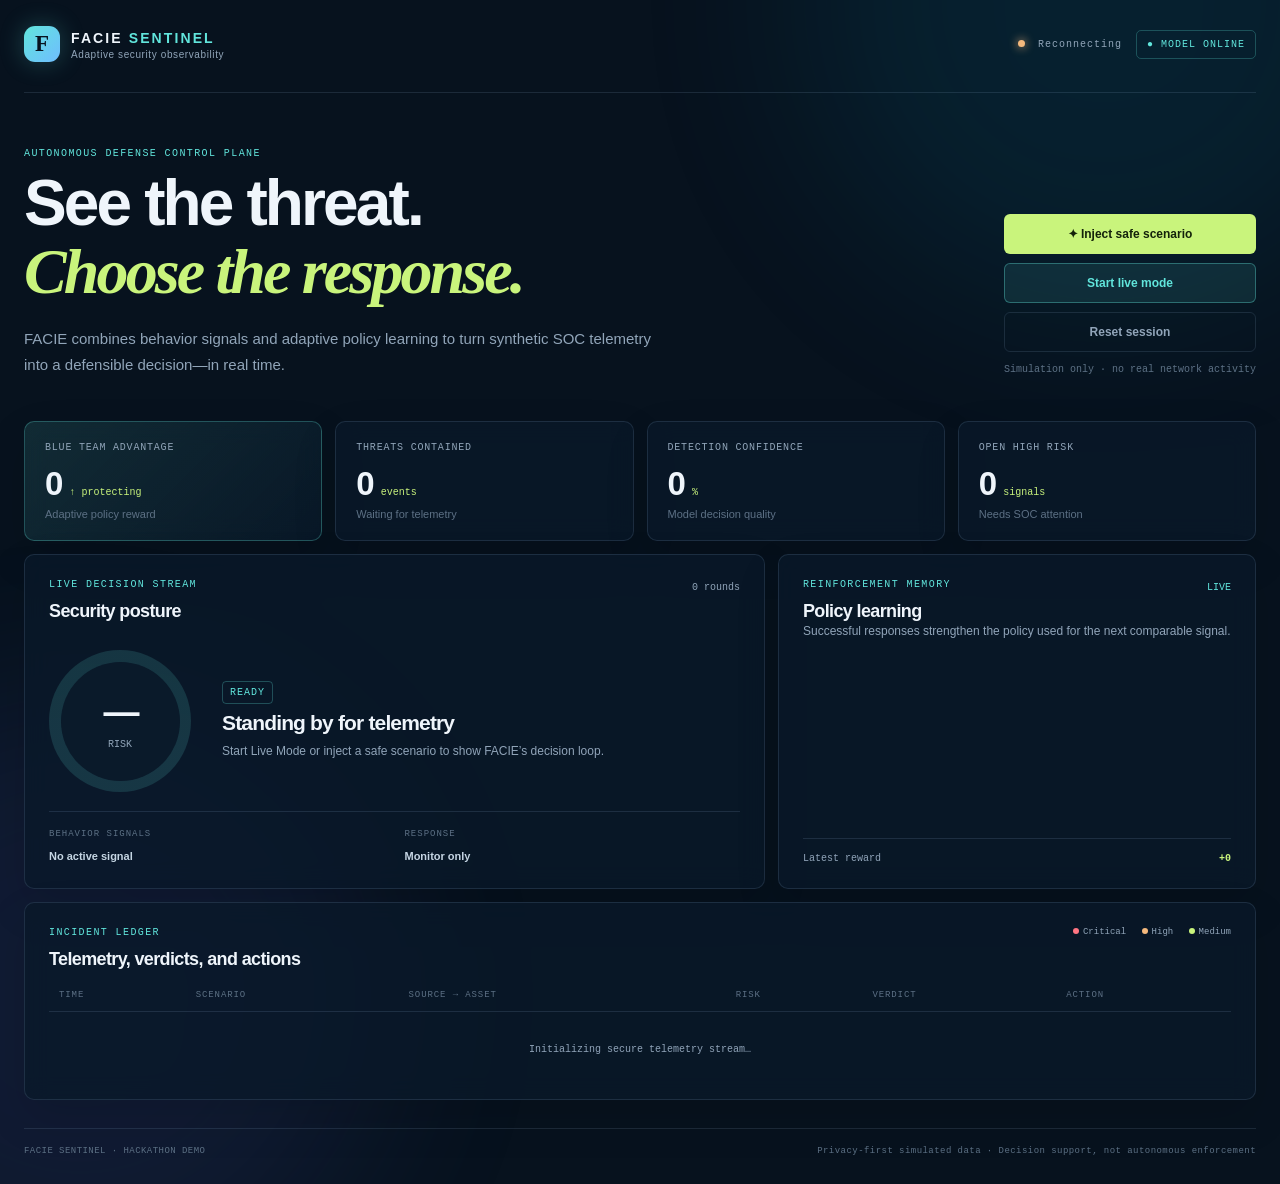
==== index.html @ 27f2b40f "Launch FACIE Sentinel real-time hackathon demo" ====
<!doctype html>
<html lang="en">
<head>
  <meta charset="utf-8">
  <meta name="viewport" content="width=device-width, initial-scale=1">
  <meta name="theme-color" content="#07121e">
  <title>FACIE Sentinel | Adaptive cyber defense</title>
  <link rel="stylesheet" href="styles.css">
</head>
<body>
  <div class="aurora aurora-a"></div><div class="aurora aurora-b"></div>
  <main>
    <header class="topbar">
      <div class="brand"><span class="brand-mark">F</span><div><strong>FACIE<span> SENTINEL</span></strong><small>Adaptive security observability</small></div></div>
      <div class="header-right"><span id="connection" class="connection"><i></i>Connecting</span><span class="model-chip">● <span id="model-status">MODEL ONLINE</span></span></div>
    </header>

    <section class="hero">
      <div><p class="eyebrow">AUTONOMOUS DEFENSE CONTROL PLANE</p><h1>See the threat.<br><em>Choose the response.</em></h1><p class="subhead">FACIE combines behavior signals and adaptive policy learning to turn synthetic SOC telemetry into a defensible decision—in real time.</p></div>
      <div class="controls">
        <button id="simulate" class="primary"><span>✦</span> Inject safe scenario</button>
        <button id="auto" class="secondary">Start live mode</button>
        <button id="reset" class="quiet">Reset session</button>
        <p>Simulation only · no real network activity</p>
      </div>
    </section>

    <section class="metric-grid">
      <article class="metric featured"><p>Blue team advantage</p><div><strong id="blue-score">0</strong><span class="trend">↑ protecting</span></div><small>Adaptive policy reward</small></article>
      <article class="metric"><p>Threats contained</p><div><strong id="blocked">0</strong><span class="unit">events</span></div><small id="blocked-note">Waiting for telemetry</small></article>
      <article class="metric"><p>Detection confidence</p><div><strong id="detection-rate">0</strong><span class="unit">%</span></div><small>Model decision quality</small></article>
      <article class="metric"><p>Open high risk</p><div><strong id="high-risk">0</strong><span class="unit">signals</span></div><small>Needs SOC attention</small></article>
    </section>

    <section class="dashboard-grid">
      <article class="panel live-panel">
        <div class="panel-head"><div><p class="eyebrow">LIVE DECISION STREAM</p><h2>Security posture</h2></div><span id="rounds" class="rounds">0 rounds</span></div>
        <div class="posture"><div class="gauge"><div class="gauge-inner"><strong id="posture-value">—</strong><small>risk</small></div></div><div class="decision"><span class="decision-tag" id="decision-action">READY</span><h3 id="decision-title">Standing by for telemetry</h3><p id="decision-copy">Start Live Mode or inject a safe scenario to show FACIE’s decision loop.</p></div></div>
        <div class="signal-row"><div><span>BEHAVIOR SIGNALS</span><b id="signal-summary">No active signal</b></div><div><span>RESPONSE</span><b id="response-summary">Monitor only</b></div></div>
      </article>

      <article class="panel learning-panel">
        <div class="panel-head"><div><p class="eyebrow">REINFORCEMENT MEMORY</p><h2>Policy learning</h2></div><span class="live-dot">LIVE</span></div>
        <p class="panel-copy">Successful responses strengthen the policy used for the next comparable signal.</p>
        <div id="learning-bars" class="learning-bars"></div>
        <div class="learning-footer"><span>Latest reward</span><strong id="reward">+0</strong></div>
      </article>
    </section>

    <section class="panel table-panel">
      <div class="panel-head"><div><p class="eyebrow">INCIDENT LEDGER</p><h2>Telemetry, verdicts, and actions</h2></div><span class="legend"><i class="critical"></i>Critical <i class="high"></i>High <i class="medium"></i>Medium</span></div>
      <div class="table-wrap"><table><thead><tr><th>TIME</th><th>SCENARIO</th><th>SOURCE → ASSET</th><th>RISK</th><th>VERDICT</th><th>ACTION</th></tr></thead><tbody id="events"><tr class="empty"><td colspan="6">Initializing secure telemetry stream…</td></tr></tbody></table></div>
    </section>

    <footer><span>FACIE SENTINEL · HACKATHON DEMO</span><span>Privacy-first simulated data · Decision support, not autonomous enforcement</span></footer>
  </main>
  <script src="app.js"></script>
</body>
</html>
---- styles.css ----
:root{--ink:#eff5fb;--muted:#91a5b9;--faint:#5d7185;--line:rgba(154,191,222,.14);--panel:rgba(9,25,41,.78);--cyan:#61e5dc;--lime:#c9f47c;--orange:#f5b97d;--red:#ff7582;--navy:#07121e}*{box-sizing:border-box}body{margin:0;background:var(--navy);color:var(--ink);font-family:"Segoe UI",Arial,sans-serif;min-height:100vh;overflow-x:hidden}.aurora{position:fixed;width:38rem;height:38rem;border-radius:100%;filter:blur(90px);opacity:.12;z-index:-1}.aurora-a{top:-19rem;right:-8rem;background:#0089aa}.aurora-b{bottom:-25rem;left:-14rem;background:#5661cf}main{width:min(1400px,calc(100% - 48px));margin:auto;padding:26px 0 28px}.topbar{display:flex;align-items:center;justify-content:space-between;padding:0 0 30px;border-bottom:1px solid var(--line)}.brand{display:flex;gap:11px;align-items:center}.brand-mark{width:36px;height:36px;display:grid;place-items:center;font-family:Georgia,serif;font-size:23px;font-weight:700;color:var(--navy);background:linear-gradient(135deg,var(--cyan),#6fbdff);border-radius:11px;box-shadow:0 0 24px rgba(97,229,220,.25)}.brand strong{font-size:14px;letter-spacing:.15em}.brand strong span{color:var(--cyan)}.brand small{display:block;font-size:10px;letter-spacing:.06em;color:var(--muted);margin-top:2px}.header-right{display:flex;align-items:center;gap:14px;font:10px Consolas,monospace;letter-spacing:.1em}.connection{color:var(--muted)}.connection i,.live-dot:before{width:7px;height:7px;display:inline-block;border-radius:50%;background:var(--orange);margin-right:6px;box-shadow:0 0 10px var(--orange)}.connection.connected{color:var(--cyan)}.connection.connected i{background:var(--cyan);box-shadow:0 0 10px var(--cyan)}.model-chip{border:1px solid rgba(97,229,220,.25);padding:8px 10px;border-radius:5px;color:var(--cyan)}.hero{padding:55px 0 43px;display:flex;justify-content:space-between;gap:50px;align-items:end}.eyebrow{font:10px Consolas,monospace;letter-spacing:.14em;color:var(--cyan);margin:0 0 11px}.hero h1{font-size:clamp(38px,5vw,70px);line-height:1.06;margin:0;letter-spacing:-.045em}.hero h1 em{font-family:Georgia,serif;font-weight:600;color:var(--lime)}.subhead{max-width:650px;color:var(--muted);font-size:15px;line-height:1.75;margin:20px 0 0}.controls{min-width:242px;display:flex;flex-direction:column;gap:9px}.controls button{font:600 12px "Segoe UI",sans-serif;border-radius:6px;padding:12px 16px;cursor:pointer;transition:.2s;border:1px solid transparent}.primary{background:var(--lime);color:#14220a}.primary:hover{box-shadow:0 0 24px rgba(201,244,124,.22);transform:translateY(-1px)}.secondary{background:rgba(97,229,220,.1);border-color:rgba(97,229,220,.35)!important;color:var(--cyan)}.quiet{background:transparent;border-color:var(--line)!important;color:var(--muted)}.controls p{font:10px Consolas,monospace;color:var(--faint);margin:3px 0}.metric-grid{display:grid;grid-template-columns:repeat(4,1fr);gap:13px}.metric,.panel{background:var(--panel);border:1px solid var(--line);box-shadow:0 18px 45px rgba(0,0,0,.12);backdrop-filter:blur(12px)}.metric{border-radius:10px;padding:20px}.metric.featured{background:linear-gradient(135deg,rgba(97,229,220,.12),rgba(9,25,41,.86));border-color:rgba(97,229,220,.28)}.metric p{font:10px Consolas,monospace;color:var(--muted);letter-spacing:.08em;text-transform:uppercase;margin:0 0 12px}.metric div{display:flex;align-items:baseline;gap:8px}.metric strong{font-size:33px;letter-spacing:-.06em}.metric .unit,.trend{font:10px Consolas,monospace;color:var(--lime)}.metric small{font-size:11px;color:var(--faint);display:block;margin-top:5px}.dashboard-grid{display:grid;grid-template-columns:1.55fr 1fr;gap:13px;margin-top:13px}.panel{border-radius:10px;padding:24px}.panel-head{display:flex;justify-content:space-between;align-items:flex-start}.panel h2{font-size:18px;letter-spacing:-.035em;margin:0}.rounds,.live-dot{font:10px Consolas,monospace;color:var(--muted);padding-top:3px}.live-dot{color:var(--cyan)}.live-dot:before{background:var(--cyan);box-shadow:0 0 10px var(--cyan)}.posture{display:flex;gap:31px;align-items:center;margin:28px 0 19px}.gauge{width:142px;height:142px;border-radius:50%;background:conic-gradient(var(--cyan) 0deg,rgba(97,229,220,.15) 0deg);display:grid;place-items:center;position:relative;transition:background .4s}.gauge:before{content:"";width:119px;height:119px;border-radius:50%;background:#0a1a2a;position:absolute}.gauge-inner{position:relative;text-align:center}.gauge strong{display:block;font-size:36px;letter-spacing:-.08em}.gauge small{font:10px Consolas,monospace;color:var(--muted);text-transform:uppercase}.decision{flex:1}.decision-tag{font:10px Consolas,monospace;letter-spacing:.1em;color:var(--cyan);border:1px solid rgba(97,229,220,.27);border-radius:4px;padding:5px 7px}.decision h3{font-size:21px;margin:12px 0 7px;letter-spacing:-.04em}.decision p,.panel-copy{color:var(--muted);font-size:12px;line-height:1.65;margin:0}.signal-row{border-top:1px solid var(--line);display:grid;grid-template-columns:1fr 1fr;padding-top:17px;gap:20px}.signal-row span{display:block;font:9px Consolas,monospace;letter-spacing:.11em;color:var(--faint);margin-bottom:7px}.signal-row b{font-size:11px;color:#c6d6e4}.learning-panel{display:flex;flex-direction:column}.learning-bars{margin:25px 0 18px;display:flex;flex-direction:column;gap:15px}.learn-item{display:grid;grid-template-columns:82px 1fr 37px;align-items:center;gap:10px;font:10px Consolas,monospace;color:var(--muted)}.bar{height:7px;border-radius:6px;background:#142c42;overflow:hidden}.bar i{display:block;height:100%;border-radius:6px;background:linear-gradient(90deg,var(--cyan),var(--lime));transition:width .35s}.learn-item b{font-weight:500;color:var(--ink);text-align:right}.learning-footer{margin-top:auto;padding-top:14px;border-top:1px solid var(--line);display:flex;justify-content:space-between;color:var(--muted);font:10px Consolas,monospace}.learning-footer strong{color:var(--lime)}.table-panel{margin-top:13px;padding-bottom:12px}.legend{font:9px Consolas,monospace;color:var(--muted)}.legend i{display:inline-block;width:6px;height:6px;border-radius:50%;margin:0 4px 0 10px}.legend .critical{background:var(--red)}.legend .high{background:var(--orange)}.legend .medium{background:var(--lime)}.table-wrap{overflow-x:auto;margin-top:20px}table{border-collapse:collapse;width:100%;font-size:11px;min-width:800px}th{text-align:left;font:9px Consolas,monospace;letter-spacing:.1em;color:var(--faint);padding:0 10px 11px}td{border-top:1px solid var(--line);padding:13px 10px;color:#c8d6e2}td:first-child{font-family:Consolas,monospace;color:var(--muted);font-size:10px}.scenario{font-weight:700;color:var(--ink)}.route{font-family:Consolas,monospace;font-size:10px}.risk{font-family:Consolas,monospace}.severity{font:9px Consolas,monospace;text-transform:uppercase;padding:5px 7px;border-radius:3px}.severity.critical{color:var(--red);background:rgba(255,117,130,.1)}.severity.high{color:var(--orange);background:rgba(245,185,125,.1)}.severity.medium{color:var(--lime);background:rgba(201,244,124,.1)}.severity.low{color:var(--cyan);background:rgba(97,229,220,.1)}.action{font:9px Consolas,monospace;text-transform:uppercase;color:var(--cyan)}.empty td{text-align:center;color:var(--muted);padding:32px}footer{border-top:1px solid var(--line);margin-top:28px;padding-top:17px;display:flex;justify-content:space-between;gap:16px;color:var(--faint);font:9px Consolas,monospace;letter-spacing:.05em}@media(max-width:850px){main{width:min(100% - 28px,650px)}.hero{display:block;padding:40px 0 30px}.controls{margin-top:24px;max-width:310px}.metric-grid{grid-template-columns:repeat(2,1fr)}.dashboard-grid{grid-template-columns:1fr}.header-right .model-chip{display:none}}@media(max-width:480px){.topbar{padding-bottom:20px}.header-right{font-size:9px}.metric{padding:15px}.panel{padding:18px}.posture{gap:18px}.gauge{width:118px;height:118px}.gauge:before{width:98px;height:98px}.gauge strong{font-size:29px}.decision h3{font-size:17px}.signal-row{grid-template-columns:1fr}footer{display:block;line-height:1.7}}
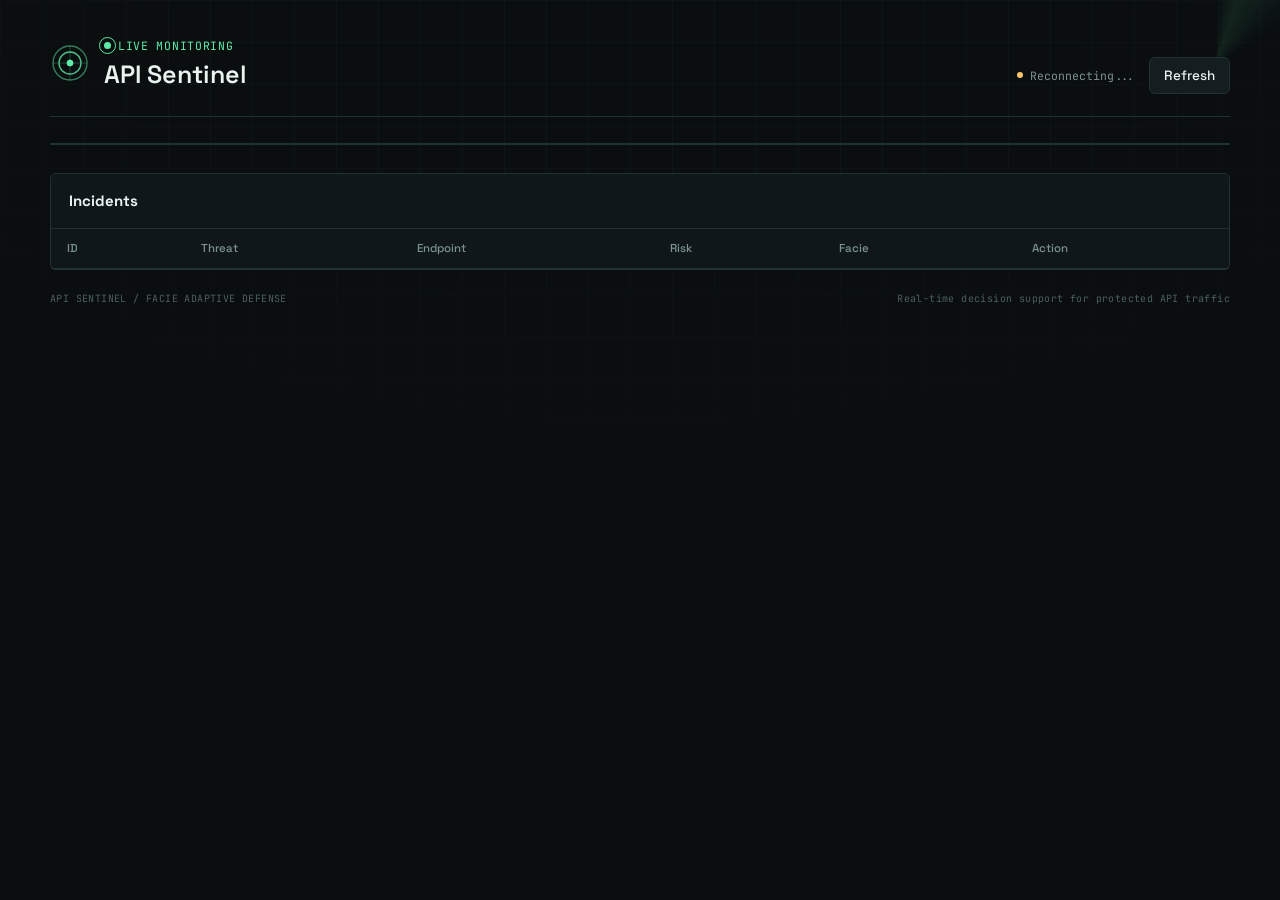
==== commit fa923cb1: "Harden Facie Sentinel runtime" ====
--- a/index.html
+++ b/index.html
@@ -1,59 +1,39 @@
-<!doctype html>
+﻿<!doctype html>
 <html lang="en">
 <head>
-  <meta charset="utf-8">
-  <meta name="viewport" content="width=device-width, initial-scale=1">
-  <meta name="theme-color" content="#07121e">
-  <title>FACIE Sentinel | Adaptive cyber defense</title>
-  <link rel="stylesheet" href="styles.css">
+<meta charset="utf-8">
+<meta name="viewport" content="width=device-width,initial-scale=1">
+<title>API Sentinel - Live Threat Monitoring</title>
+<link rel="preconnect" href="https://fonts.googleapis.com">
+<link rel="preconnect" href="https://fonts.gstatic.com" crossorigin>
+<link href="https://fonts.googleapis.com/css2?family=Space+Grotesk:wght@400;500;600;700&family=JetBrains+Mono:wght@400;500;600;700&display=swap" rel="stylesheet">
+<style>
+:root{--ink:#0a0e0f;--panel:#10171a;--panel2:#141d20;--border:#213330;--soft:#182524;--text:#e9f3ef;--muted:#7c948d;--dim:#4d615c;--green:#5eeaa8;--amber:#ffc369;--red:#ff6f61;--mono:'JetBrains Mono',monospace;--sans:'Space Grotesk',sans-serif;--radius:6px}*{box-sizing:border-box}html{background:var(--ink)}body{margin:0;padding:32px 28px 80px;background:var(--ink);color:var(--text);font-family:var(--sans);line-height:1.5;min-height:100vh;overflow-x:hidden}.bg-grid{position:fixed;inset:0;z-index:0;pointer-events:none;background-image:linear-gradient(var(--soft) 1px,transparent 1px),linear-gradient(90deg,var(--soft) 1px,transparent 1px);background-size:42px 42px;opacity:.35;mask-image:radial-gradient(ellipse 80% 60% at 50% 0%,#000 40%,transparent 85%)}.bg-sweep{position:fixed;top:-30vw;right:-30vw;width:70vw;height:70vw;z-index:0;pointer-events:none;border-radius:50%;background:conic-gradient(from 0deg,transparent 0deg,rgba(94,234,168,.1) 18deg,transparent 60deg);animation:sweep 9s linear infinite}@keyframes sweep{to{transform:rotate(360deg)}}main{max-width:1180px;margin:auto;position:relative;z-index:1}header{display:flex;justify-content:space-between;align-items:flex-end;flex-wrap:wrap;gap:16px;padding-bottom:22px;margin-bottom:26px;border-bottom:1px solid var(--border)}.brand{display:flex;align-items:center;gap:14px}.brand-mark{width:40px;height:40px}.brand-mark circle,.brand-mark path{stroke:var(--green)}.live-badge,.conn-status{display:inline-flex;align-items:center;gap:7px;font:11.5px var(--mono);letter-spacing:.06em;color:var(--green)}.pulse-dot{width:7px;height:7px;border-radius:50%;background:var(--green);position:relative}.pulse-dot:after{content:'';position:absolute;inset:-5px;border:1px solid var(--green);border-radius:50%;animation:pulse 1.8s ease-out infinite}@keyframes pulse{to{transform:scale(1.9);opacity:0}}h1{margin:0;font-size:25px;font-weight:600}.header-actions{display:flex;align-items:center;gap:14px}.conn-status{color:var(--muted);letter-spacing:0}.conn-dot{width:6px;height:6px;border-radius:50%;background:var(--dim)}.conn-status.up .conn-dot{background:var(--green)}.conn-status.down .conn-dot{background:var(--amber);animation:blink 1s step-start infinite}@keyframes blink{50%{opacity:.3}}button{border:1px solid var(--border);background:var(--panel2);color:var(--text);font:500 13.5px var(--sans);padding:9px 14px;border-radius:var(--radius);cursor:pointer;transition:.15s}button:hover{border-color:var(--dim);background:#182123}button.primary{background:var(--green);color:#062017;border-color:var(--green);font-weight:600}button.danger{color:var(--red)}.toast{position:fixed;top:20px;left:50%;transform:translate(-50%,-140%);background:var(--panel2);border:1px solid var(--border);border-left:3px solid var(--red);padding:11px 18px;border-radius:var(--radius);z-index:50;opacity:0;transition:.35s}.toast.show{transform:translate(-50%,0);opacity:1}.stats{display:grid;grid-template-columns:repeat(6,1fr);gap:1px;background:var(--border);border:1px solid var(--border);border-radius:var(--radius);overflow:hidden;margin-bottom:28px}.stat{background:var(--panel);padding:18px 16px}.stat-label{font-size:11.5px;color:var(--muted)}.stat-value{font:600 27px var(--mono);margin-top:8px}.green{color:var(--green)}.red{color:var(--red)}.stat-sub{font:11px var(--mono);color:var(--dim);margin-top:4px}.panel{background:var(--panel);border:1px solid var(--border);border-radius:var(--radius);margin-bottom:22px}.panel-head{display:flex;align-items:baseline;justify-content:space-between;padding:16px 18px;border-bottom:1px solid var(--border)}.panel-head h2{margin:0;font-size:15px}.panel-sub{font:12px var(--mono);color:var(--muted)}.table-wrap{overflow-x:auto}table{width:100%;border-collapse:collapse;min-width:760px}th{text-align:left;padding:11px 16px;font-size:11.5px;font-weight:500;color:var(--muted);border-bottom:1px solid var(--border)}td{padding:13px 16px;border-bottom:1px solid var(--soft);font-size:13.5px}tbody tr{cursor:pointer;border-left:3px solid transparent}tbody tr:hover,tbody tr.selected{background:var(--panel2)}tbody tr.sev-low{border-left-color:var(--green)}tbody tr.sev-med{border-left-color:var(--amber)}tbody tr.sev-high{border-left-color:var(--red)}td.id,td.endpoint{font-family:var(--mono);color:var(--muted)}td.endpoint{font-size:12px;max-width:220px;overflow:hidden;text-overflow:ellipsis;white-space:nowrap}.risk-cell{display:flex;align-items:center;gap:9px}.risk-num{font:600 13px var(--mono);min-width:28px}.risk-bar{width:52px;height:4px;background:var(--border);border-radius:2px;overflow:hidden;display:inline-block}.risk-fill{height:100%;background:var(--amber);display:block}.pill{display:inline-block;padding:3px 9px;border-radius:99px;font:600 11px var(--mono)}.pill.allow{background:rgba(94,234,168,.13);color:var(--green)}.pill.block{background:rgba(255,111,97,.13);color:var(--red)}.pill.review{background:rgba(255,195,105,.13);color:var(--amber)}.pill.monitor,.pill.rate_limit{background:rgba(233,243,239,.06);color:var(--muted)}.empty-state{padding:46px 20px;text-align:center;color:var(--muted)}.detail{max-height:0;opacity:0;overflow:hidden;transition:max-height .45s,opacity .35s,margin .45s}.detail.open{max-height:640px;opacity:1;margin-bottom:22px}.detail-inner{padding:22px;display:grid;grid-template-columns:145px 1fr;gap:26px}.gauge-wrap{text-align:center}.gauge-num{font:600 22px var(--mono);margin-top:-78px}.gauge-label{font-size:11px;color:var(--muted);margin-top:57px}.detail-title{font-size:15px;font-weight:600;margin:0 0 4px}.detail-meta{font:12px var(--mono);color:var(--muted);margin-bottom:16px}.detail-grid{display:grid;grid-template-columns:repeat(3,1fr);gap:14px;margin-bottom:16px}.field-label,.reasons-label{font-size:11px;color:var(--muted);margin-bottom:4px}.field-value{font:15px var(--mono)}.reasons{list-style:none;padding:0;margin:0 0 18px;display:flex;flex-direction:column;gap:7px}.reasons li{display:flex;gap:9px;font-size:13px}.reasons li:before{content:'';width:5px;height:5px;border-radius:50%;background:var(--dim);margin-top:7px;flex:none}.detail-actions{display:flex;gap:10px}footer{display:flex;justify-content:space-between;color:var(--dim);font:10px var(--mono);letter-spacing:.04em}@media(max-width:820px){.stats{grid-template-columns:repeat(2,1fr)}.detail-inner{grid-template-columns:1fr}.gauge-wrap{text-align:left}.detail-grid{grid-template-columns:repeat(2,1fr)}}@media(max-width:520px){body{padding:20px 16px 60px}footer{display:block;line-height:2.2}}
+</style>
 </head>
 <body>
-  <div class="aurora aurora-a"></div><div class="aurora aurora-b"></div>
-  <main>
-    <header class="topbar">
-      <div class="brand"><span class="brand-mark">F</span><div><strong>FACIE<span> SENTINEL</span></strong><small>Adaptive security observability</small></div></div>
-      <div class="header-right"><span id="connection" class="connection"><i></i>Connecting</span><span class="model-chip">● <span id="model-status">MODEL ONLINE</span></span></div>
-    </header>
-
-    <section class="hero">
-      <div><p class="eyebrow">AUTONOMOUS DEFENSE CONTROL PLANE</p><h1>See the threat.<br><em>Choose the response.</em></h1><p class="subhead">FACIE combines behavior signals and adaptive policy learning to turn synthetic SOC telemetry into a defensible decision—in real time.</p></div>
-      <div class="controls">
-        <button id="simulate" class="primary"><span>✦</span> Inject safe scenario</button>
-        <button id="auto" class="secondary">Start live mode</button>
-        <button id="reset" class="quiet">Reset session</button>
-        <p>Simulation only · no real network activity</p>
-      </div>
-    </section>
-
-    <section class="metric-grid">
-      <article class="metric featured"><p>Blue team advantage</p><div><strong id="blue-score">0</strong><span class="trend">↑ protecting</span></div><small>Adaptive policy reward</small></article>
-      <article class="metric"><p>Threats contained</p><div><strong id="blocked">0</strong><span class="unit">events</span></div><small id="blocked-note">Waiting for telemetry</small></article>
-      <article class="metric"><p>Detection confidence</p><div><strong id="detection-rate">0</strong><span class="unit">%</span></div><small>Model decision quality</small></article>
-      <article class="metric"><p>Open high risk</p><div><strong id="high-risk">0</strong><span class="unit">signals</span></div><small>Needs SOC attention</small></article>
-    </section>
-
-    <section class="dashboard-grid">
-      <article class="panel live-panel">
-        <div class="panel-head"><div><p class="eyebrow">LIVE DECISION STREAM</p><h2>Security posture</h2></div><span id="rounds" class="rounds">0 rounds</span></div>
-        <div class="posture"><div class="gauge"><div class="gauge-inner"><strong id="posture-value">—</strong><small>risk</small></div></div><div class="decision"><span class="decision-tag" id="decision-action">READY</span><h3 id="decision-title">Standing by for telemetry</h3><p id="decision-copy">Start Live Mode or inject a safe scenario to show FACIE’s decision loop.</p></div></div>
-        <div class="signal-row"><div><span>BEHAVIOR SIGNALS</span><b id="signal-summary">No active signal</b></div><div><span>RESPONSE</span><b id="response-summary">Monitor only</b></div></div>
-      </article>
-
-      <article class="panel learning-panel">
-        <div class="panel-head"><div><p class="eyebrow">REINFORCEMENT MEMORY</p><h2>Policy learning</h2></div><span class="live-dot">LIVE</span></div>
-        <p class="panel-copy">Successful responses strengthen the policy used for the next comparable signal.</p>
-        <div id="learning-bars" class="learning-bars"></div>
-        <div class="learning-footer"><span>Latest reward</span><strong id="reward">+0</strong></div>
-      </article>
-    </section>
-
-    <section class="panel table-panel">
-      <div class="panel-head"><div><p class="eyebrow">INCIDENT LEDGER</p><h2>Telemetry, verdicts, and actions</h2></div><span class="legend"><i class="critical"></i>Critical <i class="high"></i>High <i class="medium"></i>Medium</span></div>
-      <div class="table-wrap"><table><thead><tr><th>TIME</th><th>SCENARIO</th><th>SOURCE → ASSET</th><th>RISK</th><th>VERDICT</th><th>ACTION</th></tr></thead><tbody id="events"><tr class="empty"><td colspan="6">Initializing secure telemetry stream…</td></tr></tbody></table></div>
-    </section>
-
-    <footer><span>FACIE SENTINEL · HACKATHON DEMO</span><span>Privacy-first simulated data · Decision support, not autonomous enforcement</span></footer>
-  </main>
-  <script src="app.js"></script>
+<div class="bg-grid" aria-hidden="true"></div><div class="bg-sweep" aria-hidden="true"></div>
+<main>
+<header><div class="brand"><svg class="brand-mark" viewBox="0 0 40 40" fill="none"><circle cx="20" cy="20" r="17" stroke-width="1.4" opacity=".5"/><circle cx="20" cy="20" r="11" stroke-width="1.4" opacity=".8"/><path d="M20 3v34M3 20h34" stroke-width="1" opacity=".25"/><circle cx="20" cy="20" r="3" fill="#5eeaa8" stroke="none"/></svg><div><div class="live-badge"><span class="pulse-dot"></span>LIVE MONITORING</div><h1>API Sentinel</h1></div></div><div class="header-actions"><div class="conn-status" id="connStatus"><span class="conn-dot"></span><span id="connLabel">Connecting...</span></div><button onclick="load(true)">Refresh</button></div></header>
+<div class="toast" id="toast" role="status" aria-live="polite"></div>
+<section class="stats" id="stats"></section>
+<section class="panel"><div class="panel-head"><h2>Incidents</h2><span class="panel-sub" id="incidentCount"></span></div><div class="table-wrap"><table><thead><tr><th>ID</th><th>Threat</th><th>Endpoint</th><th>Risk</th><th>Facie</th><th>Action</th></tr></thead><tbody id="incidents"></tbody></table><div class="empty-state" id="emptyState" hidden>No incidents recorded yet. Sentinel is watching your traffic.</div></div></section>
+<section class="detail" id="detail"><div class="detail-inner"><div class="gauge-wrap"><svg width="120" height="120" viewBox="0 0 120 120"><circle cx="60" cy="60" r="50" fill="none" stroke="var(--border)" stroke-width="8"/><circle id="gaugeArc" cx="60" cy="60" r="50" fill="none" stroke="var(--amber)" stroke-width="8" stroke-linecap="round" stroke-dasharray="314.16" stroke-dashoffset="314.16" transform="rotate(-90 60 60)"/></svg><div class="gauge-num" id="detail-risk">-</div><div class="gauge-label">Risk score</div></div><div><p class="detail-title" id="detail-title">Incident</p><p class="detail-meta" id="detail-endpoint"></p><div class="detail-grid"><div><div class="field-label">Threat type</div><div class="field-value" id="detail-threat"></div></div><div><div class="field-label">Facie confidence</div><div class="field-value" id="detail-confidence"></div></div><div><div class="field-label">Current action</div><div class="field-value" id="detail-action"></div></div></div><p class="reasons-label">Why Sentinel flagged it</p><ul class="reasons" id="detail-reasons"></ul><div class="detail-actions"><button class="primary" onclick="overrideIncident('ALLOW')">Allow request</button><button class="danger" onclick="overrideIncident('BLOCK')">Keep blocked</button></div></div></div></section>
+<footer><span>API SENTINEL / FACIE ADAPTIVE DEFENSE</span><span>Real-time decision support for protected API traffic</span></footer>
+</main>
+<script>
+const backendOrigin=window.__API_SENTINEL_BACKEND__||`${window.location.protocol==='file:'?'http:':window.location.protocol}//${window.location.hostname||'127.0.0.1'}:8000`;const api=backendOrigin.replace(/\/$/,'');let selected=null;let socket;
+const esc=value=>String(value??'').replace(/[&<>"']/g,char=>({'&':'&amp;','<':'&lt;','>':'&gt;','"':'&quot;',"'":'&#39;'}[char]));
+async function fetchJson(url,options={}){const response=await fetch(url,options);if(!response.ok)throw Error(`Request failed: ${response.status}`);return response.json()}
+function actionClass(action='ALLOW'){return String(action).toLowerCase()}function severity(score){return score>=70?'high':score>=40?'med':'low'}
+function setConn(state){const el=document.querySelector('#connStatus');el.className=`conn-status ${state}`;document.querySelector('#connLabel').textContent=state==='up'?'Connected':state==='down'?'Reconnecting...':'Connecting...'}
+function toast(message){const el=document.querySelector('#toast');el.textContent=message;el.classList.add('show');clearTimeout(toast.timer);toast.timer=setTimeout(()=>el.classList.remove('show'),3500)}
+function renderStats(stats){const ready=stats.facie?.status==='ready';document.querySelector('#stats').innerHTML=[['APIs protected',stats.apis_protected,''],['Requests',stats.requests,''],['Threats',stats.threats,''],['Blocked',stats.blocked,'green'],['Critical',stats.critical,'red'],['Facie engine',ready?'Ready':'Offline',ready?'green':'red']].map(([label,value,tone])=>`<div class="stat"><div class="stat-label">${label}</div><div class="stat-value ${tone}">${esc(value)}</div>${label==='Facie engine'?`<div class="stat-sub">${ready?stats.facie.states+' states tracked':'awaiting connection'}</div>`:''}</div>`).join('')}
+function renderIncidents(items){document.querySelector('#incidentCount').textContent=`${items.length} recent`;document.querySelector('#emptyState').hidden=items.length>0;document.querySelector('#incidents').innerHTML=items.map(x=>{const sev=severity(x.risk_score);return `<tr data-id="${x.id}" class="sev-${sev} ${selected?.id===x.id?'selected':''}" onclick="showIncident(${x.id})"><td class="id">INC-${x.id}</td><td>${esc(x.threat_type)}</td><td class="endpoint" title="${esc(x.endpoint)}">${esc(x.endpoint)}</td><td><div class="risk-cell"><span class="risk-num">${x.risk_score}</span><span class="risk-bar"><span class="risk-fill" style="width:${x.risk_score}%"></span></span></div></td><td><span class="pill ${actionClass(x.ai_action||x.action)}">${esc(x.ai_action||x.action)}</span></td><td><span class="pill ${actionClass(x.action)}">${esc(x.action)}</span></td></tr>`}).join('')}
+async function load(manual=false){try{const [stats,incidents]=await Promise.all([fetchJson(`${api}/api/stats`),fetchJson(`${api}/api/incidents`)]);renderStats(stats);renderIncidents(incidents);setConn('up');if(manual)toast('Telemetry refreshed')}catch(error){setConn('down');if(manual)toast('Sentinel API is unavailable')}}
+async function showIncident(id){try{selected=await fetchJson(`${api}/api/incidents/${id}`);const events=await fetchJson(`${api}/api/events`);const event=events.find(item=>item.id===selected.event_id);const risk=Number(selected.risk_score)||0;document.querySelector('#detail').classList.add('open');document.querySelector('#detail-title').textContent=`INCIDENT #${id}`;document.querySelector('#detail-endpoint').textContent=selected.endpoint;document.querySelector('#detail-threat').textContent=selected.threat_type;document.querySelector('#detail-confidence').textContent=selected.ai_confidence?`${Math.round(selected.ai_confidence*100)}%`:'n/a';document.querySelector('#detail-action').textContent=selected.action;document.querySelector('#detail-risk').textContent=`${risk}/100`;document.querySelector('#gaugeArc').style.stroke=risk>=70?'var(--red)':risk>=40?'var(--amber)':'var(--green)';document.querySelector('#gaugeArc').style.strokeDashoffset=314.16-(314.16*risk/100);document.querySelector('#detail-reasons').innerHTML=(event?.reason||selected.ai_reason||'Security rule matched').split('; ').map(reason=>`<li>${esc(reason)}</li>`).join('');renderIncidents(await fetchJson(`${api}/api/incidents`));document.querySelector('#detail').scrollIntoView({behavior:'smooth',block:'nearest'})}catch(error){toast('Unable to load incident details')}}
+async function overrideIncident(action){if(!selected)return;try{await fetchJson(`${api}/api/incidents/${selected.id}/override`,{method:'POST',headers:{'Content-Type':'application/json'},body:JSON.stringify({action,reason:'Reviewed in Sentinel dashboard',reviewer:'dashboard-user'})});toast(`Incident action changed to ${action}`);await load();await showIncident(selected.id)}catch(error){toast('Unable to update incident')}}
+function connect(){socket=new WebSocket(api.replace(/^http/,'ws')+'/ws/events');socket.onopen=()=>setConn('up');socket.onmessage=event=>{load();try{const message=JSON.parse(event.data);if(message.event==='THREAT_DETECTED')toast(`Threat detected: ${message.threat_type}`)}catch{}};socket.onclose=()=>{setConn('down');setTimeout(connect,2500)};socket.onerror=()=>socket.close()}load();connect();setInterval(()=>load(),15000);
+</script>
 </body>
 </html>
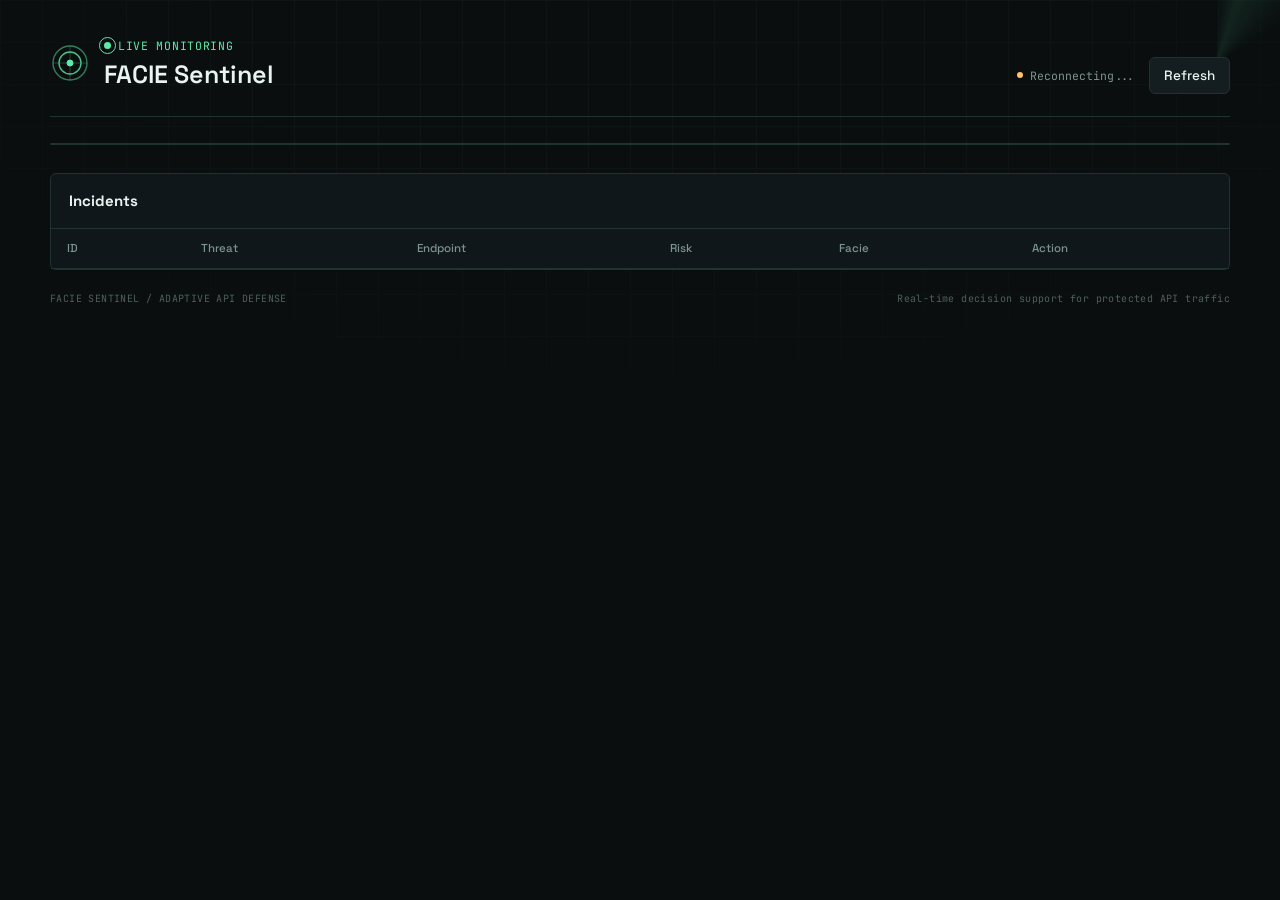
==== commit f406f2d7: "Align product branding with Facie Sentinel" ====
--- a/index.html
+++ b/index.html
@@ -3,7 +3,7 @@
 <head>
 <meta charset="utf-8">
 <meta name="viewport" content="width=device-width,initial-scale=1">
-<title>API Sentinel - Live Threat Monitoring</title>
+<title>FACIE Sentinel - Live Threat Monitoring</title>
 <link rel="preconnect" href="https://fonts.googleapis.com">
 <link rel="preconnect" href="https://fonts.gstatic.com" crossorigin>
 <link href="https://fonts.googleapis.com/css2?family=Space+Grotesk:wght@400;500;600;700&family=JetBrains+Mono:wght@400;500;600;700&display=swap" rel="stylesheet">
@@ -21,6 +21,7 @@
 <section class="detail" id="detail"><div class="detail-inner"><div class="gauge-wrap"><svg width="120" height="120" viewBox="0 0 120 120"><circle cx="60" cy="60" r="50" fill="none" stroke="var(--border)" stroke-width="8"/><circle id="gaugeArc" cx="60" cy="60" r="50" fill="none" stroke="var(--amber)" stroke-width="8" stroke-linecap="round" stroke-dasharray="314.16" stroke-dashoffset="314.16" transform="rotate(-90 60 60)"/></svg><div class="gauge-num" id="detail-risk">-</div><div class="gauge-label">Risk score</div></div><div><p class="detail-title" id="detail-title">Incident</p><p class="detail-meta" id="detail-endpoint"></p><div class="detail-grid"><div><div class="field-label">Threat type</div><div class="field-value" id="detail-threat"></div></div><div><div class="field-label">Facie confidence</div><div class="field-value" id="detail-confidence"></div></div><div><div class="field-label">Current action</div><div class="field-value" id="detail-action"></div></div></div><p class="reasons-label">Why Sentinel flagged it</p><ul class="reasons" id="detail-reasons"></ul><div class="detail-actions"><button class="primary" onclick="overrideIncident('ALLOW')">Allow request</button><button class="danger" onclick="overrideIncident('BLOCK')">Keep blocked</button></div></div></div></section>
 <footer><span>API SENTINEL / FACIE ADAPTIVE DEFENSE</span><span>Real-time decision support for protected API traffic</span></footer>
 </main>
+<script>window.__API_SENTINEL_BACKEND__='https://facie-sentinel.onrender.com';document.title='FACIE Sentinel - Live Threat Monitoring';document.querySelector('h1').textContent='FACIE Sentinel';document.querySelector('footer span').textContent='FACIE SENTINEL / ADAPTIVE API DEFENSE';</script>
 <script>
 const backendOrigin=window.__API_SENTINEL_BACKEND__||`${window.location.protocol==='file:'?'http:':window.location.protocol}//${window.location.hostname||'127.0.0.1'}:8000`;const api=backendOrigin.replace(/\/$/,'');let selected=null;let socket;
 const esc=value=>String(value??'').replace(/[&<>"']/g,char=>({'&':'&amp;','<':'&lt;','>':'&gt;','"':'&quot;',"'":'&#39;'}[char]));
